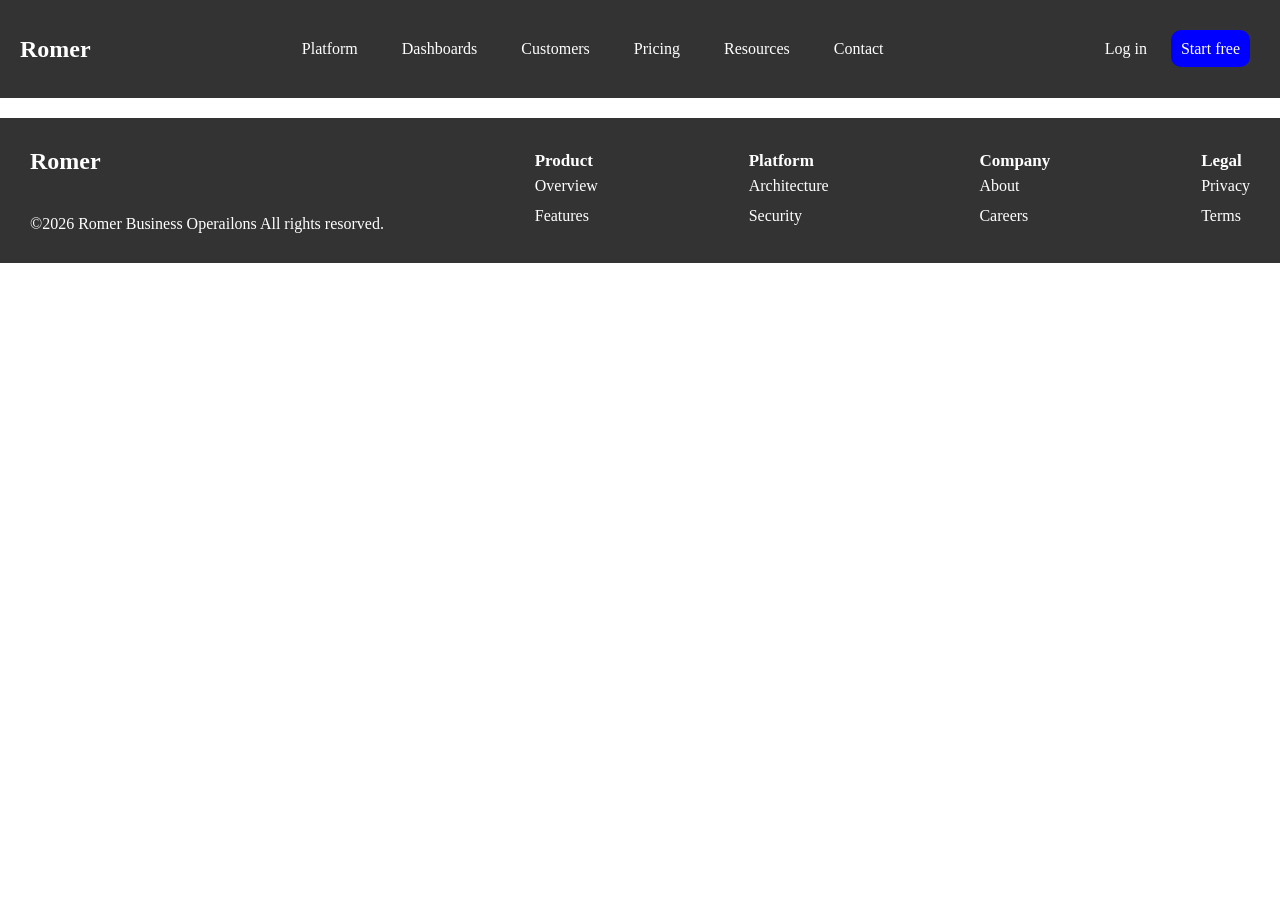
==== index.html @ a2d184a4 "header-footer-finied-project" ====
<!DOCTYPE html>
<html lang="en">
<head>
    <meta charset="UTF-8">
    <meta name="viewport" content="width=device-width, initial-scale=1.0">
    <link rel="stylesheet" href="style.css">
    <title>Dashoboard-stock</title>
</head>
<body>
   <!-- ====start header=== -->
    <header>
    </div>
    <nav>
        <h1>Romer</h1>
        <ul>
            <li><a href="#">Platform</a></li>
            <li><a href="#">Dashboards</a></li>
            <li><a href="#">Customers</a></li>
            <li><a href="#">Pricing</a></li>
            <li><a href="#">Resources</a></li>
            <li><a href="#">Contact</a></li>
        </ul>
        <div class="nav-actions">
            <a href="#">Log in</a>
            <a href="#" class="button">Start free</a>
        </div>
    </nav>
    </header>
    <!-- ===end header=== -->

    <!-- ===start footer=== -->
     <footer>
        <div class="row">
        <div class="color-1">
        <h2>Romer</h2>
        <p>&COPY;2026 Romer Business Operailons All rights resorved.</p>
        </div>
        <div class="color">
            <h1>Product</h1>
                <li><a href="">Overview</a></li>
                <li><a href="">Features</a></li>
        </div>
        <div class="color">
           <h1>Platform</h1>
               <li><a href="">Architecture</a></li>
               <li><a href="">Security</a></li>
       </div>
        <div class="color">
            <h1>Company</h1>
                <li><a href="">About</a></li>
                <li><a href="">Careers</a></li>
        </div>
         <div class="color">
            <h1>Legal</h1>
                <li><a href="">Privacy</a></li>
                <li><a href="">Terms</a></li>
        </div>
        </div>
     </footer>
---- style.css ----
*{
    margin: 0;
    padding: 0;
    box-sizing: border-box;
}

/* ===start header=== */
header{
    background-color: #333;
    color: #fff;
    padding: 20px;
    border-bottom: #ffffff solid 20px;
}
nav{
    display: flex;
    align-items: center;
    justify-content:space-between; 
}

ul li a{
    gap:20px;
    direction: none;
    color: #fff;
    text-decoration: none;
}
ul li a:hover{
    text-decoration:5px underline white ;
}
ul li{
    list-style: none;
    display: inline-block;
    margin: 20px;
}
.nav-actions a{
    color: #fff;
    text-decoration: none;
    margin: 10px;
}
.button{
    background-color: blue;
    padding: 10px;
    border-radius: 10px;
}
/* ===end header === */

/* ===start footer=== */
footer{
    background-color: #333;
    padding: 30px;
    list-style: none;
}
.color li a{
    color: #fff;
    text-decoration: none;
    line-height: 30px;
}
.color-1 p{
    margin-top: 40px;
    color: #fff;
}
.color-1 h2 {
    color: #fff;
}
.color h1{
    font-size: 17px;
    color: #fff;
}
.row{
    display: flex;

    align-items: center;
    justify-content:space-between;
}
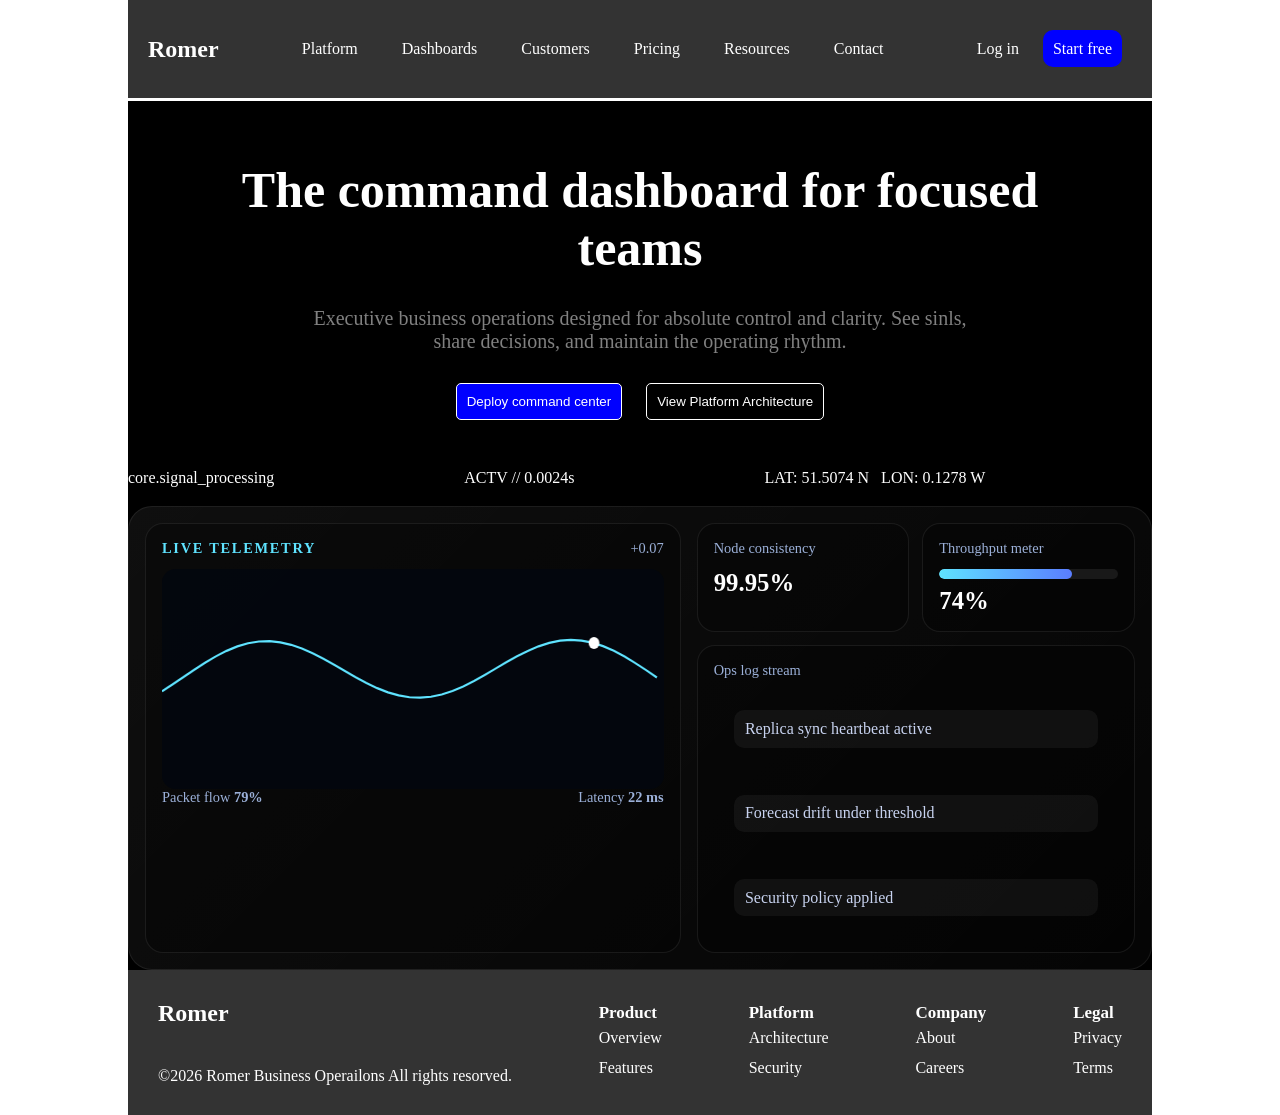
==== commit 38a02aed: "N-project-finied" ====
--- a/index.html
+++ b/index.html
@@ -7,9 +7,9 @@
     <title>Dashoboard-stock</title>
 </head>
 <body>
-   <!-- ====start header=== -->
-    <header>
-    </div>
+    <!-- ====start header=== -->
+    
+    <header class="wrapper">
     <nav>
         <h1>Romer</h1>
         <ul>
@@ -27,9 +27,63 @@
     </nav>
     </header>
     <!-- ===end header=== -->
+     <!-- ===start main=== -->
+  <main class="wrapper">
+        <section class="hero-content">
+            <h1>The command dashboard for focused</h1>
+            <h1>teams</h1>
+            <p>Executive business operations designed for absolute control and clarity. See sinls,</p>
+            <p>share decisions, and maintain the operating rhythm.</p>
+            <div class="box">
+                <button>Deploy command center</button>
+                <button>View Platform Architecture</button>
+            </div>
+        </section>
+        <div class="hero-stock">
+            <div class="hero-stock-1">
+                <div class="stock box">core.signal_processing</div>
+                <div class="stock-1 box">ACTV // 0.0024s</div>
+                <div class="stock-2 box">LAT: 51.5074 N&nbsp;&nbsp;&nbsp;LON: 0.1278 W</div>
+            </div>
+
+            <div class="hero-dashboard">
+                <div class="signal-panel">
+                    <div class="signal-head">
+                        <span class="panel-label">Live telemetry</span>
+                        <span class="signal-status"><span id="signalStatus">+0.08</span></span>
+                    </div>
+                    <canvas id="signalCanvas" width="560" height="220"></canvas>
+                    <div class="signal-foot">
+                        <span>Packet flow <strong id="packetFlow">84%</strong></span>
+                        <span>Latency <strong id="latencyValue">22 ms</strong></span>
+                    </div>
+                </div>
+
+                <div class="stats-grid">
+                    <div class="stat-card">
+                        <span class="stat-label">Node consistency</span>
+                        <strong id="consistencyValue">99.98%</strong>
+                    </div>
+                    <div class="stat-card">
+                        <span class="stat-label">Throughput meter</span>
+                        <div class="meter">
+                            <div id="meterFill" class="meter-fill"></div>
+                        </div>
+                        <strong id="meterValue">67%</strong>
+                    </div>
+                    <div class="stat-card full">
+                        <span class="stat-label">Ops log stream</span>
+                        <ul id="logList" class="log-list"></ul>
+                    </div>
+                </div>
+            </div>
+        </div>
+     </main>
+     <!-- ===end main=== -->
+
 
     <!-- ===start footer=== -->
-     <footer>
+     <footer class="wrapper">
         <div class="row">
         <div class="color-1">
         <h2>Romer</h2>
@@ -57,4 +111,7 @@
         </div>
         </div>
      </footer>
+     <script src="app.js"></script>
+</body>
+</html>
 
--- a/style.css
+++ b/style.css
@@ -3,8 +3,22 @@
     padding: 0;
     box-sizing: border-box;
 }
+:root{
+  --ink:#e9e9e4;
+  --ink-dim:#8f8f88;
+  --panel:#111110;
+  --panel-2:#0a0a09;
+  --line:#d9d9d2;
+}
+.wrapper{
+    width: 80%;
+    margin-left: auto;
+    margin-right: auto;
+    max-width: 1200px;
+}
 
 /* ===start header=== */
+
 header{
     background-color: #333;
     color: #fff;
@@ -71,8 +85,253 @@
     align-items: center;
     justify-content:space-between;
 }
-
-
-
-
-
+/* ===end footer=== */
+
+/* ===start section=== */
+/* ===start main=== */
+
+main {
+    width: 80%;
+    margin-left: auto;
+    margin-right: auto;
+    max-width: 1200px;
+}
+main section{
+    display: flex;
+    align-items: center;
+    justify-content:center;
+    flex-direction:column;
+    background-color: #000000;
+    margin-top: -17px;
+    width: 100%;
+    height: 100%;
+}
+main section h1{
+    color: #fff;
+    font-size: clamp(30px, 5vw, 50px);
+}
+main section h1:nth-child(1){
+    margin-top: 60px;
+}
+main section h1:nth-child(2){
+    margin-bottom: 30px;
+}
+main section p{
+    color: gray;
+    font-size: clamp(16px, 3vw, 20px);
+}
+main section .box{
+    margin-top: 30px;
+}
+main section .box button:nth-child(1){
+    background-color: blue;
+    padding: 10px;
+    border-radius: 5px;
+    color: #fff;
+    border: 1px solid #fff;
+    margin-right: 20px;
+}
+main section .box button:nth-child(2){
+    background-color: #000000;
+    padding: 10px;
+    border-radius: 5px;
+    color: #fff;
+    border: 1px solid #fff;
+    margin-bottom: 30px;
+}
+
+.hero-stock{
+    background-color: #000000;
+    width: 100%;
+    height: 100%;
+}
+.hero-stock-1{
+    display: flex;
+    flex-direction: row;
+    gap: 190px;
+    
+}
+.box{
+    color: #fff;
+}
+.hero-section{
+    margin-top: 30px;
+  
+}
+.maths{
+    color: #fff;
+}
+.hero-lable-1{
+    color: #fff;
+    font-size: 20px;
+}
+.hero-lable-2{
+    color: #fff;
+    font-size: 20px;
+}
+.hero-lable{
+    position:absolute;
+    color:var(--ink);
+    letter-spacing:0.14em;
+    text-transform:uppercase;
+}
+.lable{
+    right:5%;
+    top:59%;
+    text-align:right;
+}
+.lable{
+    font-size:30px;
+    font-weight:700;
+    letter-spacing:0.02em;
+    margin-top:4px;
+  }
+  .stre{
+    left:1.5%;
+    top:76%;
+    font-size:11px;
+    color:var(--ink-dim);
+    display:flex;
+    align-items:baseline;
+  }
+/* ===end main===  */
+
+.hero-stock {
+    /* margin-top: 2rem; */
+    padding: 1.2rem 0 0;
+}
+
+.hero-dashboard {
+    display: grid;
+    grid-template-columns: 1.1fr 0.9fr;
+    gap: 1rem;
+    margin-top: 1.2rem;
+    padding: 1rem;
+    border-radius: 24px;
+    background: linear-gradient(135deg, rgba(255,255,255,0.06), rgba(255,255,255,0.02));
+    border: 1px solid rgba(255,255,255,0.08);
+}
+
+.signal-panel,
+.stat-card {
+    background: rgba(0, 0, 0, 0.28);
+    border: 1px solid rgba(255,255,255,0.08);
+    border-radius: 18px;
+    padding: 1rem;
+}
+
+.signal-head,
+.signal-foot,
+.stat-label {
+    display: flex;
+    justify-content: space-between;
+    align-items: center;
+    color: #9bb0d8;
+    font-size: 0.9rem;
+    margin-bottom: 0.7rem;
+}
+
+.panel-label {
+    color: #5fe3ff;
+    font-weight: 600;
+    text-transform: uppercase;
+    letter-spacing: 0.12em;
+}
+
+#signalCanvas {
+    width: 100%;
+    height: 220px;
+    display: block;
+    border-radius: 14px;
+    background: rgba(4, 7, 15, 0.72);
+}
+
+.stats-grid {
+    display: grid;
+    grid-template-columns: repeat(2, minmax(0, 1fr));
+    gap: 0.8rem;
+}
+
+.stat-card strong {
+    display: block;
+    font-size: 1.55rem;
+    margin-top: 0.55rem;
+    color: #fff;
+}
+
+.stat-card.full {
+    grid-column: 1 / -1;
+}
+
+.meter {
+    height: 10px;
+    border-radius: 999px;
+    overflow: hidden;
+    margin-top: 0.6rem;
+    background: rgba(255,255,255,0.08);
+}
+
+.meter-fill {
+    width: 42%;
+    height: 100%;
+    border-radius: inherit;
+    background: linear-gradient(90deg, #5fe3ff, #5a7dff);
+    transition: width 0.4s ease;
+}
+
+.log-list {
+    list-style: none;
+    display: grid;
+    gap: 0.45rem;
+    margin-top: 0.6rem;
+}
+
+.log-entry {
+    padding: 0.6rem 0.7rem;
+    border-radius: 10px;
+    background: rgba(255,255,255,0.05);
+    color: #c8d3f0;
+    opacity: 0;
+    transform: translateY(6px);
+}
+
+.log-entry.is-visible {
+    animation: fade-in 0.45s ease forwards;
+}
+
+@keyframes fade-in {
+    from {
+        opacity: 0;
+        transform: translateY(6px);
+    }
+    to {
+        opacity: 1;
+        transform: translateY(0);
+    }
+}
+
+@media (max-width: 860px) {
+   .nav-actions {
+        display: none;
+    }
+    .hero-dashboard {
+        grid-template-columns: 1fr;
+    }
+
+    .stats-grid {
+        grid-template-columns: 1fr;
+    }
+
+    .stat-card.full {
+        grid-column: auto;
+    }
+    .row {
+        flex-direction: column;
+        gap: 1rem;
+    }
+    button{
+        margin-bottom: 1rem;
+        display: block;
+        align-align: center;
+    }
+}
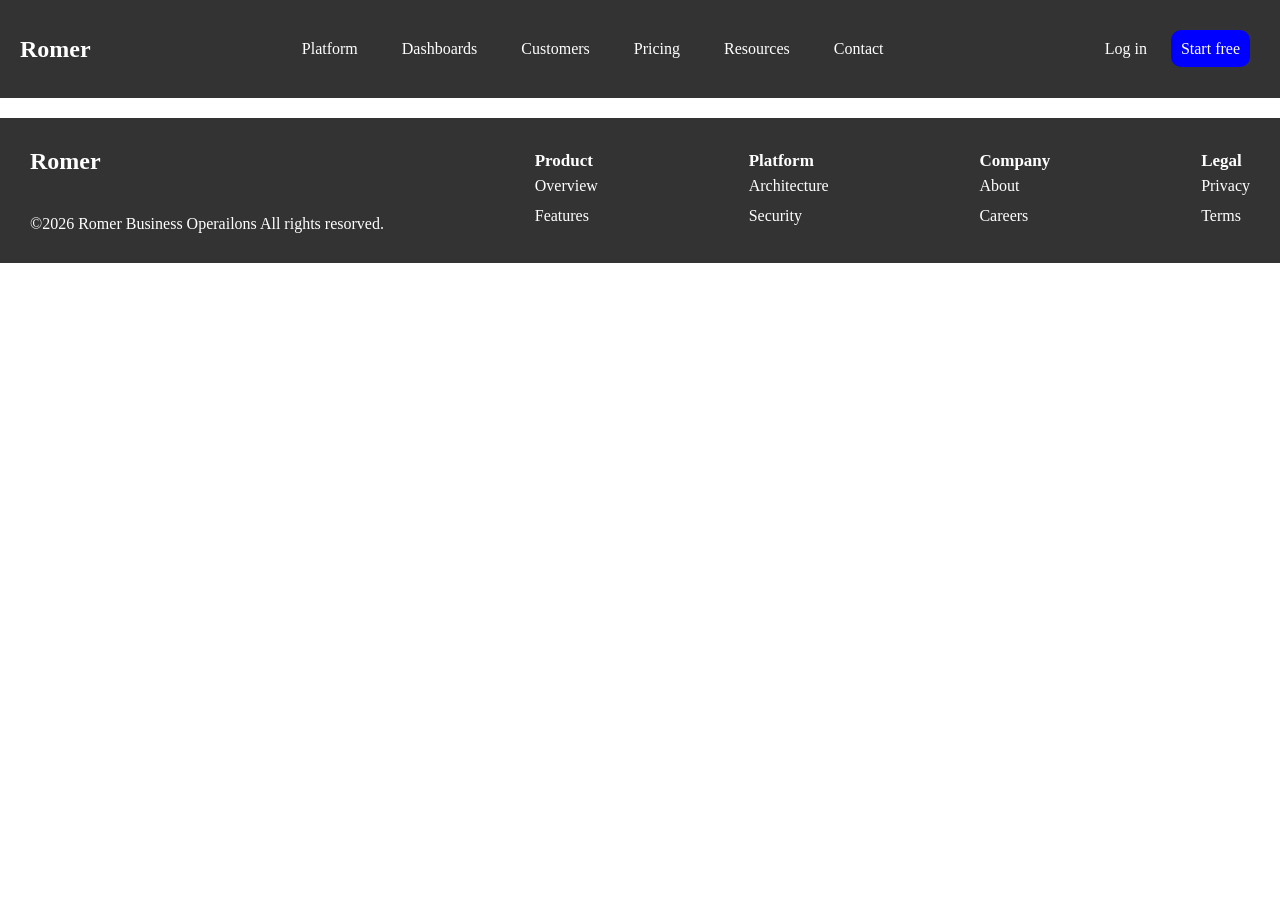
==== commit 57e616f8: "new-project-dashboards" ====
--- a/index.html
+++ b/index.html
@@ -7,14 +7,14 @@
     <title>Dashoboard-stock</title>
 </head>
 <body>
-    <!-- ====start header=== -->
-    
-    <header class="wrapper">
+   <!-- ====start header=== -->
+    <header>
+    </div>
     <nav>
         <h1>Romer</h1>
         <ul>
             <li><a href="#">Platform</a></li>
-            <li><a href="#">Dashboards</a></li>
+            <li><a href="Dashboards.html">Dashboards</a></li>
             <li><a href="#">Customers</a></li>
             <li><a href="#">Pricing</a></li>
             <li><a href="#">Resources</a></li>
@@ -27,63 +27,9 @@
     </nav>
     </header>
     <!-- ===end header=== -->
-     <!-- ===start main=== -->
-  <main class="wrapper">
-        <section class="hero-content">
-            <h1>The command dashboard for focused</h1>
-            <h1>teams</h1>
-            <p>Executive business operations designed for absolute control and clarity. See sinls,</p>
-            <p>share decisions, and maintain the operating rhythm.</p>
-            <div class="box">
-                <button>Deploy command center</button>
-                <button>View Platform Architecture</button>
-            </div>
-        </section>
-        <div class="hero-stock">
-            <div class="hero-stock-1">
-                <div class="stock box">core.signal_processing</div>
-                <div class="stock-1 box">ACTV // 0.0024s</div>
-                <div class="stock-2 box">LAT: 51.5074 N&nbsp;&nbsp;&nbsp;LON: 0.1278 W</div>
-            </div>
-
-            <div class="hero-dashboard">
-                <div class="signal-panel">
-                    <div class="signal-head">
-                        <span class="panel-label">Live telemetry</span>
-                        <span class="signal-status"><span id="signalStatus">+0.08</span></span>
-                    </div>
-                    <canvas id="signalCanvas" width="560" height="220"></canvas>
-                    <div class="signal-foot">
-                        <span>Packet flow <strong id="packetFlow">84%</strong></span>
-                        <span>Latency <strong id="latencyValue">22 ms</strong></span>
-                    </div>
-                </div>
-
-                <div class="stats-grid">
-                    <div class="stat-card">
-                        <span class="stat-label">Node consistency</span>
-                        <strong id="consistencyValue">99.98%</strong>
-                    </div>
-                    <div class="stat-card">
-                        <span class="stat-label">Throughput meter</span>
-                        <div class="meter">
-                            <div id="meterFill" class="meter-fill"></div>
-                        </div>
-                        <strong id="meterValue">67%</strong>
-                    </div>
-                    <div class="stat-card full">
-                        <span class="stat-label">Ops log stream</span>
-                        <ul id="logList" class="log-list"></ul>
-                    </div>
-                </div>
-            </div>
-        </div>
-     </main>
-     <!-- ===end main=== -->
-
 
     <!-- ===start footer=== -->
-     <footer class="wrapper">
+     <footer>
         <div class="row">
         <div class="color-1">
         <h2>Romer</h2>
@@ -111,7 +57,4 @@
         </div>
         </div>
      </footer>
-     <script src="app.js"></script>
-</body>
-</html>
 
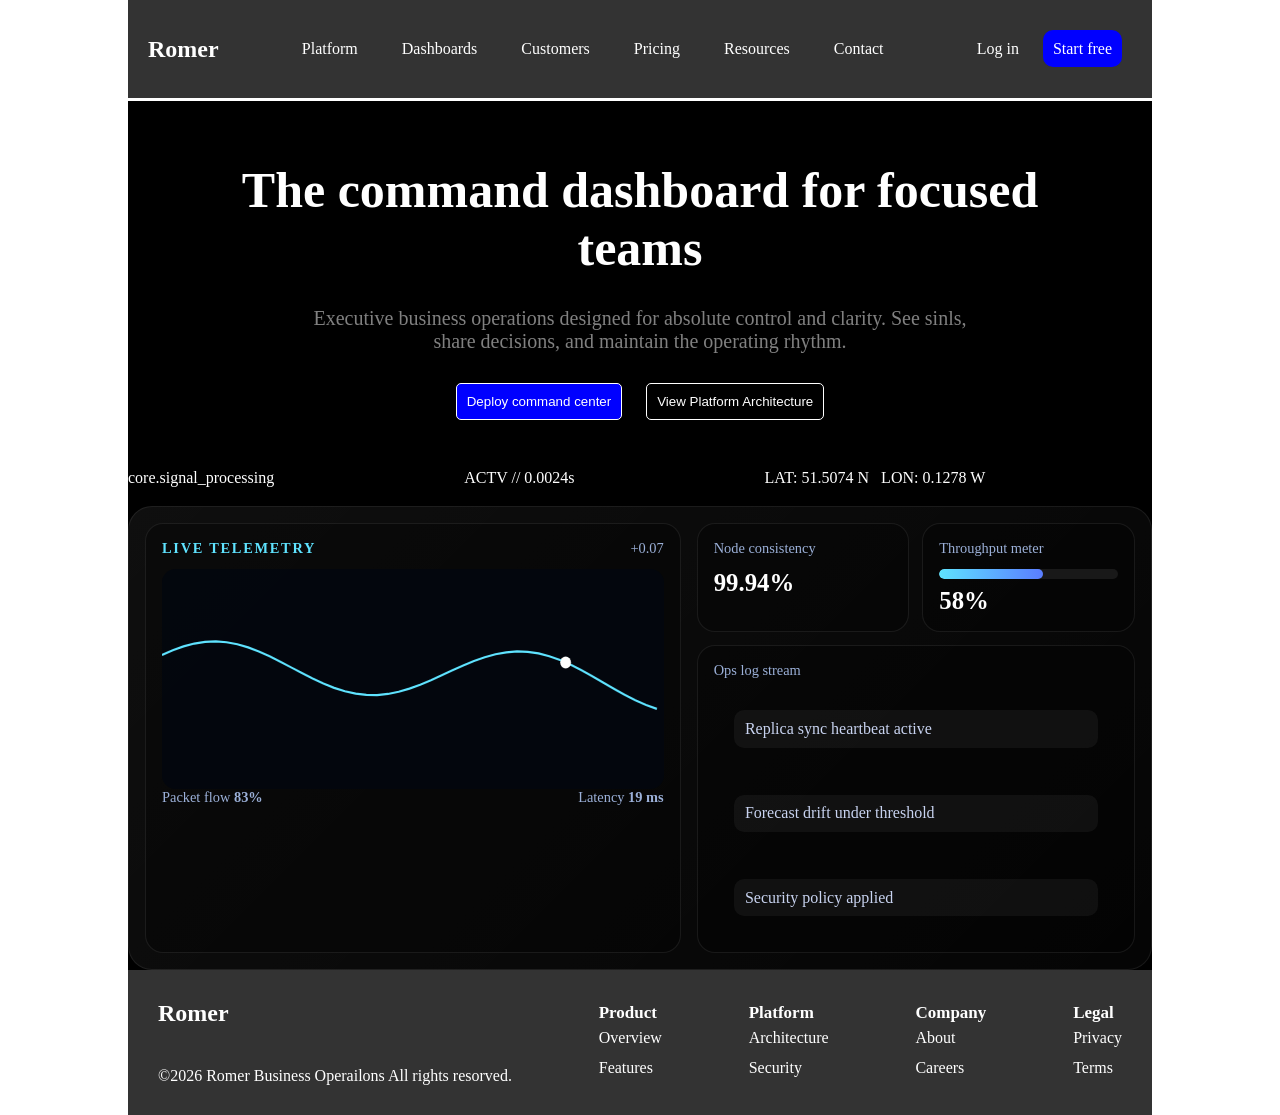
==== commit 89ec246d: "Merge pull request #1 from nanthakumar20050718-cmyk/N-project-finied N-project-finied" ====
--- a/index.html
+++ b/index.html
@@ -7,14 +7,14 @@
     <title>Dashoboard-stock</title>
 </head>
 <body>
-   <!-- ====start header=== -->
-    <header>
-    </div>
+    <!-- ====start header=== -->
+    
+    <header class="wrapper">
     <nav>
         <h1>Romer</h1>
         <ul>
             <li><a href="#">Platform</a></li>
-            <li><a href="Dashboards.html">Dashboards</a></li>
+            <li><a href="#">Dashboards</a></li>
             <li><a href="#">Customers</a></li>
             <li><a href="#">Pricing</a></li>
             <li><a href="#">Resources</a></li>
@@ -27,9 +27,63 @@
     </nav>
     </header>
     <!-- ===end header=== -->
+     <!-- ===start main=== -->
+  <main class="wrapper">
+        <section class="hero-content">
+            <h1>The command dashboard for focused</h1>
+            <h1>teams</h1>
+            <p>Executive business operations designed for absolute control and clarity. See sinls,</p>
+            <p>share decisions, and maintain the operating rhythm.</p>
+            <div class="box">
+                <button>Deploy command center</button>
+                <button>View Platform Architecture</button>
+            </div>
+        </section>
+        <div class="hero-stock">
+            <div class="hero-stock-1">
+                <div class="stock box">core.signal_processing</div>
+                <div class="stock-1 box">ACTV // 0.0024s</div>
+                <div class="stock-2 box">LAT: 51.5074 N&nbsp;&nbsp;&nbsp;LON: 0.1278 W</div>
+            </div>
+
+            <div class="hero-dashboard">
+                <div class="signal-panel">
+                    <div class="signal-head">
+                        <span class="panel-label">Live telemetry</span>
+                        <span class="signal-status"><span id="signalStatus">+0.08</span></span>
+                    </div>
+                    <canvas id="signalCanvas" width="560" height="220"></canvas>
+                    <div class="signal-foot">
+                        <span>Packet flow <strong id="packetFlow">84%</strong></span>
+                        <span>Latency <strong id="latencyValue">22 ms</strong></span>
+                    </div>
+                </div>
+
+                <div class="stats-grid">
+                    <div class="stat-card">
+                        <span class="stat-label">Node consistency</span>
+                        <strong id="consistencyValue">99.98%</strong>
+                    </div>
+                    <div class="stat-card">
+                        <span class="stat-label">Throughput meter</span>
+                        <div class="meter">
+                            <div id="meterFill" class="meter-fill"></div>
+                        </div>
+                        <strong id="meterValue">67%</strong>
+                    </div>
+                    <div class="stat-card full">
+                        <span class="stat-label">Ops log stream</span>
+                        <ul id="logList" class="log-list"></ul>
+                    </div>
+                </div>
+            </div>
+        </div>
+     </main>
+     <!-- ===end main=== -->
+
 
     <!-- ===start footer=== -->
-     <footer>
+     <footer class="wrapper">
         <div class="row">
         <div class="color-1">
         <h2>Romer</h2>
@@ -57,4 +111,7 @@
         </div>
         </div>
      </footer>
+     <script src="app.js"></script>
+</body>
+</html>
 
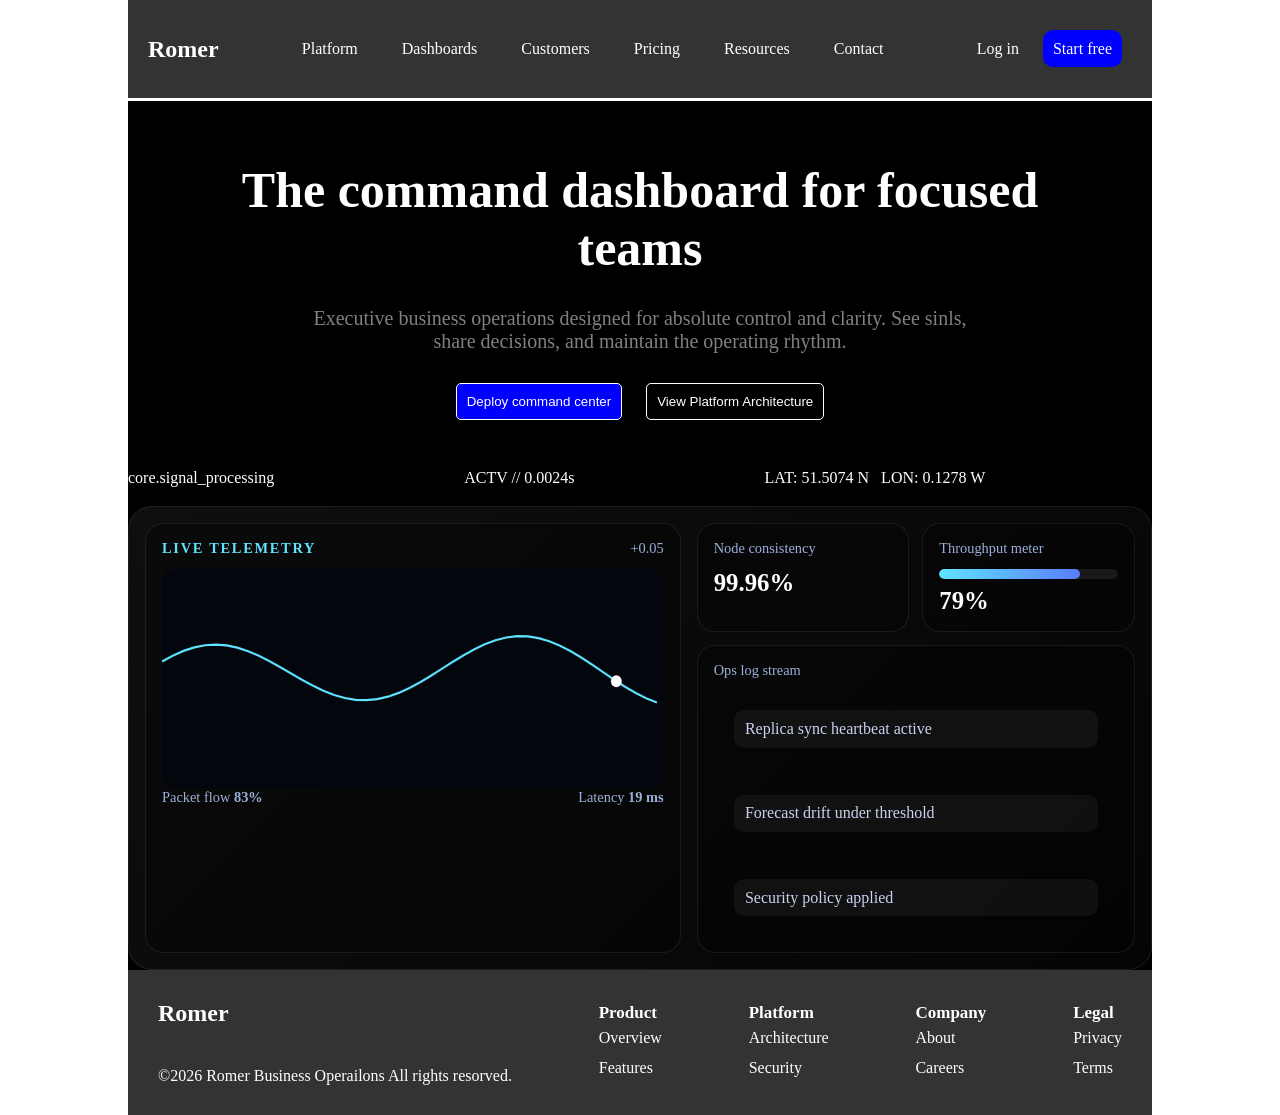
==== commit 21a83d44: "Merge pull request #2 from nanthakumar20050718-cmyk/AJ-prject new-project-dashboards" ====
--- a/index.html
+++ b/index.html
@@ -14,7 +14,7 @@
         <h1>Romer</h1>
         <ul>
             <li><a href="#">Platform</a></li>
-            <li><a href="#">Dashboards</a></li>
+            <li><a href="Dashboards.html">Dashboards</a></li>
             <li><a href="#">Customers</a></li>
             <li><a href="#">Pricing</a></li>
             <li><a href="#">Resources</a></li>
